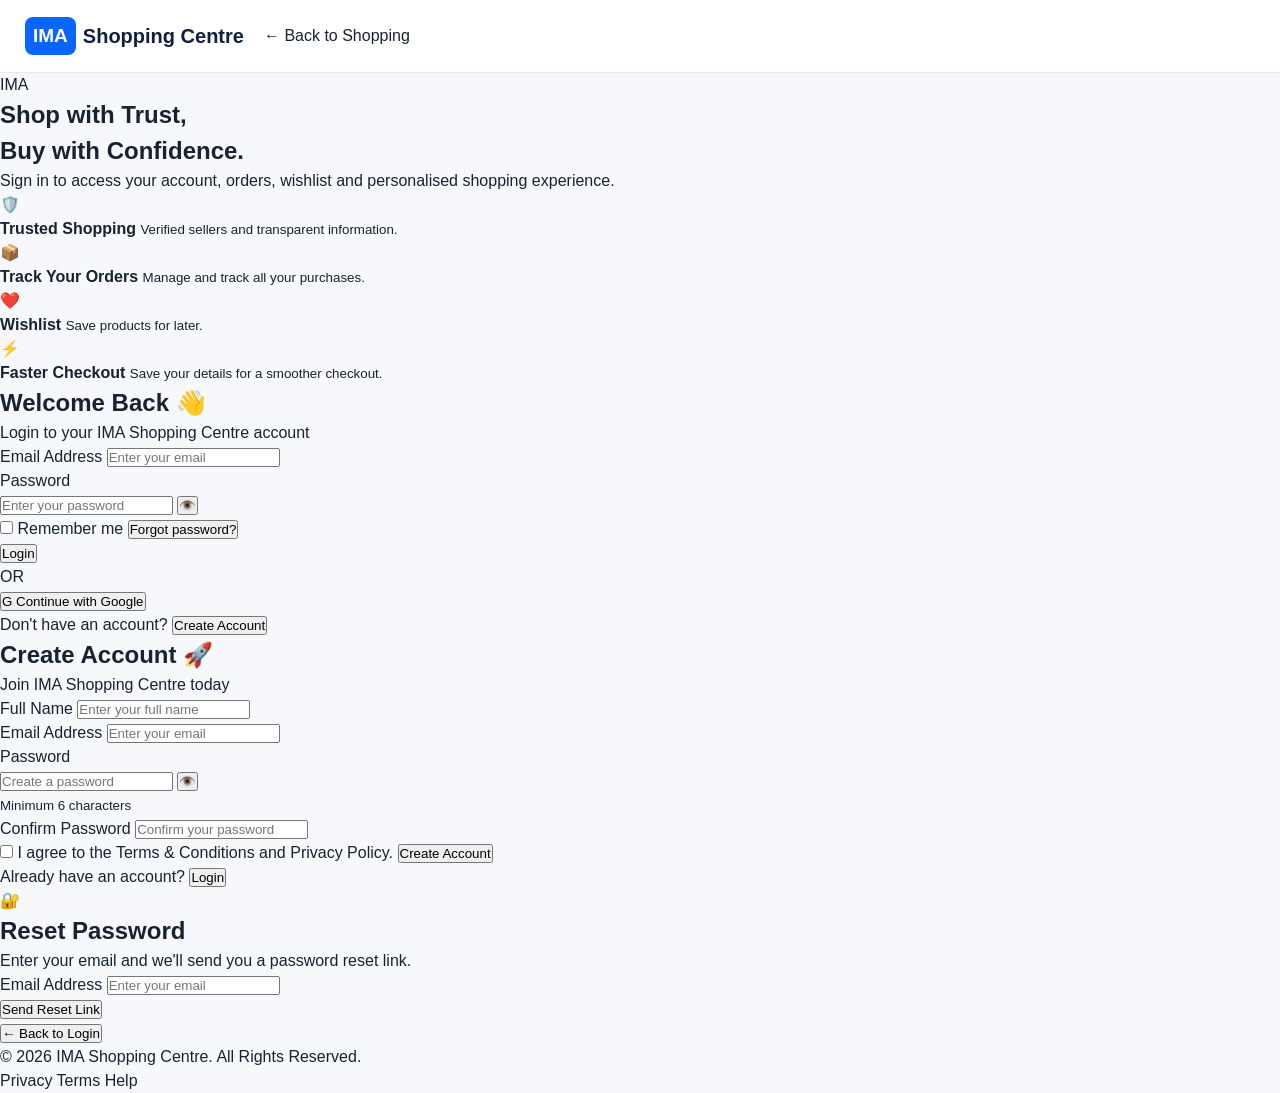
==== login.html @ 6f96271c "Create login.html" ====
<!DOCTYPE html>
<html lang="en">
<head>
    <meta charset="UTF-8">
    <meta name="viewport" content="width=device-width, initial-scale=1.0">

    <title>Login | IMA Shopping Centre</title>

    <meta
        name="description"
        content="Login or create your IMA Shopping Centre account."
    >

    <link rel="stylesheet" href="css/style.css">
    <link rel="stylesheet" href="css/login.css">
</head>

<body>

<!-- ================= HEADER ================= -->

<header class="navbar">
    <div class="nav-container">

        <a href="index.html" class="logo">
            <span>IMA</span> Shopping Centre
        </a>

        <div class="login-header-link">
            <a href="index.html">← Back to Shopping</a>
        </div>

    </div>
</header>


<!-- ================= LOGIN PAGE ================= -->

<main class="login-page">

    <div class="login-wrapper">

        <!-- LEFT SIDE -->

        <section class="login-benefits">

            <div class="benefits-logo">
                IMA
            </div>

            <h1>
                Shop with Trust,<br>
                Buy with Confidence.
            </h1>

            <p>
                Sign in to access your account, orders,
                wishlist and personalised shopping experience.
            </p>

            <div class="benefit-list">

                <div class="benefit-item">
                    <span>🛡️</span>
                    <div>
                        <strong>Trusted Shopping</strong>
                        <small>Verified sellers and transparent information.</small>
                    </div>
                </div>

                <div class="benefit-item">
                    <span>📦</span>
                    <div>
                        <strong>Track Your Orders</strong>
                        <small>Manage and track all your purchases.</small>
                    </div>
                </div>

                <div class="benefit-item">
                    <span>❤️</span>
                    <div>
                        <strong>Wishlist</strong>
                        <small>Save products for later.</small>
                    </div>
                </div>

                <div class="benefit-item">
                    <span>⚡</span>
                    <div>
                        <strong>Faster Checkout</strong>
                        <small>Save your details for a smoother checkout.</small>
                    </div>
                </div>

            </div>

        </section>


        <!-- RIGHT SIDE -->

        <section class="login-card">

            <!-- LOGIN FORM -->

            <div id="loginFormSection">

                <div class="login-title">

                    <h2>Welcome Back 👋</h2>

                    <p>
                        Login to your IMA Shopping Centre account
                    </p>

                </div>


                <form id="loginForm">

                    <div class="form-group">

                        <label for="loginEmail">
                            Email Address
                        </label>

                        <input
                            type="email"
                            id="loginEmail"
                            placeholder="Enter your email"
                            autocomplete="email"
                            required
                        >

                    </div>


                    <div class="form-group">

                        <label for="loginPassword">
                            Password
                        </label>

                        <div class="password-wrapper">

                            <input
                                type="password"
                                id="loginPassword"
                                placeholder="Enter your password"
                                autocomplete="current-password"
                                required
                            >

                            <button
                                type="button"
                                class="password-toggle"
                                id="loginPasswordToggle"
                            >
                                👁️
                            </button>

                        </div>

                    </div>


                    <div class="form-options">

                        <label class="remember-me">

                            <input
                                type="checkbox"
                                id="rememberMe"
                            >

                            <span>Remember me</span>

                        </label>

                        <button
                            type="button"
                            class="forgot-button"
                            id="forgotPasswordButton"
                        >
                            Forgot password?
                        </button>

                    </div>


                    <button
                        type="submit"
                        class="login-submit"
                        id="loginButton"
                    >
                        Login
                    </button>

                    <div
                        class="form-message"
                        id="loginMessage"
                    ></div>

                </form>


                <div class="divider">
                    <span>OR</span>
                </div>


                <button
                    type="button"
                    class="google-login"
                    id="googleLoginButton"
                >
                    <span>G</span>
                    Continue with Google
                </button>


                <p class="switch-text">

                    Don't have an account?

                    <button
                        type="button"
                        id="showSignupButton"
                    >
                        Create Account
                    </button>

                </p>

            </div>


            <!-- SIGN UP FORM -->

            <div
                id="signupFormSection"
                class="hidden"
            >

                <div class="login-title">

                    <h2>Create Account 🚀</h2>

                    <p>
                        Join IMA Shopping Centre today
                    </p>

                </div>


                <form id="signupForm">

                    <div class="form-group">

                        <label for="signupName">
                            Full Name
                        </label>

                        <input
                            type="text"
                            id="signupName"
                            placeholder="Enter your full name"
                            autocomplete="name"
                            required
                        >

                    </div>


                    <div class="form-group">

                        <label for="signupEmail">
                            Email Address
                        </label>

                        <input
                            type="email"
                            id="signupEmail"
                            placeholder="Enter your email"
                            autocomplete="email"
                            required
                        >

                    </div>


                    <div class="form-group">

                        <label for="signupPassword">
                            Password
                        </label>

                        <div class="password-wrapper">

                            <input
                                type="password"
                                id="signupPassword"
                                placeholder="Create a password"
                                autocomplete="new-password"
                                minlength="6"
                                required
                            >

                            <button
                                type="button"
                                class="password-toggle"
                                id="signupPasswordToggle"
                            >
                                👁️
                            </button>

                        </div>

                        <small class="password-hint">
                            Minimum 6 characters
                        </small>

                    </div>


                    <div class="form-group">

                        <label for="signupConfirmPassword">
                            Confirm Password
                        </label>

                        <input
                            type="password"
                            id="signupConfirmPassword"
                            placeholder="Confirm your password"
                            autocomplete="new-password"
                            required
                        >

                    </div>


                    <label class="terms-check">

                        <input
                            type="checkbox"
                            id="termsCheckbox"
                            required
                        >

                        <span>
                            I agree to the
                            <a href="#">Terms & Conditions</a>
                            and
                            <a href="#">Privacy Policy</a>.
                        </span>

                    </label>


                    <button
                        type="submit"
                        class="login-submit"
                        id="signupButton"
                    >
                        Create Account
                    </button>


                    <div
                        class="form-message"
                        id="signupMessage"
                    ></div>

                </form>


                <p class="switch-text">

                    Already have an account?

                    <button
                        type="button"
                        id="showLoginButton"
                    >
                        Login
                    </button>

                </p>

            </div>


            <!-- FORGOT PASSWORD -->

            <div
                id="forgotFormSection"
                class="hidden"
            >

                <div class="login-title">

                    <div class="forgot-icon">
                        🔐
                    </div>

                    <h2>Reset Password</h2>

                    <p>
                        Enter your email and we'll send you
                        a password reset link.
                    </p>

                </div>


                <form id="forgotForm">

                    <div class="form-group">

                        <label for="forgotEmail">
                            Email Address
                        </label>

                        <input
                            type="email"
                            id="forgotEmail"
                            placeholder="Enter your email"
                            autocomplete="email"
                            required
                        >

                    </div>


                    <button
                        type="submit"
                        class="login-submit"
                    >
                        Send Reset Link
                    </button>


                    <div
                        class="form-message"
                        id="forgotMessage"
                    ></div>

                </form>


                <p class="switch-text">

                    <button
                        type="button"
                        id="backToLoginButton"
                    >
                        ← Back to Login
                    </button>

                </p>

            </div>

        </section>

    </div>

</main>


<!-- ================= FOOTER ================= -->

<footer class="login-footer">

    <p>
        © 2026 IMA Shopping Centre. All Rights Reserved.
    </p>

    <div>
        <a href="#">Privacy</a>
        <a href="#">Terms</a>
        <a href="#">Help</a>
    </div>

</footer>


<script src="js/main.js"></script>
<script src="js/login.js"></script>

</body>
                  </html>
---- css/style.css ----
/* =====================================================
   IMA SHOPPING CENTRE
   COMMON STYLE.CSS
===================================================== */


/* =====================================================
   RESET
===================================================== */

* {
    margin: 0;
    padding: 0;
    box-sizing: border-box;
}


html {
    scroll-behavior: smooth;
}


body {
    font-family:
        Arial,
        Helvetica,
        sans-serif;

    background: #f6f8fc;

    color: #182230;

    line-height: 1.5;

    padding-bottom: 0;
}


a {
    color: inherit;
    text-decoration: none;
}


button,
input,
select {
    font-family: inherit;
}


/* =====================================================
   VARIABLES
===================================================== */

:root {

    --blue: #0866ff;

    --dark-blue: #0645b5;

    --light-blue: #eef5ff;

    --navy: #10213f;

    --text: #182230;

    --muted: #667085;

    --white: #ffffff;

    --border: #e4e9f1;

    --bg: #f6f8fc;

    --success: #087443;

    --danger: #d92d20;

    --shadow:
        0 4px 18px rgba(
            16,
            33,
            63,
            0.08
        );

}


/* =====================================================
   NAVBAR
===================================================== */

.navbar {

    width: 100%;

    background: var(--white);

    border-bottom: 1px solid var(--border);

    position: sticky;

    top: 0;

    z-index: 1000;

}


.nav-container {

    max-width: 1500px;

    margin: auto;

    min-height: 72px;

    padding: 10px 25px;

    display: flex;

    align-items: center;

    gap: 20px;

}


/* =====================================================
   LOGO
===================================================== */

.logo {

    display: flex;

    align-items: center;

    gap: 7px;

    white-space: nowrap;

    font-size: 20px;

    font-weight: 700;

    color: var(--navy);

}


.logo span {

    display: inline-flex;

    align-items: center;

    justify-content: center;

    min-width: 46px;

    height: 38px;

    padding: 0 8px;

    background: var(--blue);

    color: white;

    border-radius: 8px;

    font-size: 19px;

    font-weight: 800;

}


/* =====================================================
   LOCATION
===================================================== */

.location-box {

    min-width: 90px;

    display: flex;

    flex-direction: column;

    line-height: 1.2;

}


.location-box small {

    color: var(--muted);

    font-size: 11px;

}


.location-box strong {

    color: var(--navy);

    font-size: 14px;

}


/* =====================================================
   SEARCH
===================================================== */

.search-box {

    flex: 1;

    max-width: 650px;

    height: 44px;

    display: flex;

    align-items: stretch;

    background: white;

    border: 2px solid var(--blue);

    border-radius: 8px;

    overflow: hidden;

}


.search-box select {

    width: 90px;

    border: none;

    border-right: 1px solid var(--border);

    background: #f8faff;

    color: var(--text);

    padding: 0 8px;

    outline: none;

}


.search-box input {

    flex: 1;

    min-width: 0;

    border: none;

    outline: none;

    padding: 0 14px;

    font-size: 14px;

    color: var(--text);

}


.search-box input::placeholder {

    color: #98a2b3;

}


.search-box button {

    width: 52px;

    border: none;

    background: var(--blue);

    color: white;

    font-size: 18px;

    cursor: pointer;

}


.search-box button:hover {

    background: var(--dark-blue);

}


/* =====================================================
   NAV ITEMS
===================================================== */

.nav-item {

    display: flex;

    flex-direction: column;

    justify-content: center;

    white-space: nowrap;

    padding: 6px 5px;

}


.nav-item small {

    color: var(--muted);

    font-size: 11px;

}


.nav-item strong {

    color: var(--navy);

    font-size: 14px;

}


.nav-item:hover strong {

    color: var(--blue);

}


/* =====================================================
   NAV ICONS
===================================================== */

.nav-icon {

    position: relative;

    display: flex;

    align-items: center;

    justify-content: center;

    width: 38px;

    height: 42px;

    font-size: 20px;

}


.nav-icon span {

    position: absolute;

    top: 0;

    right: -2px;

    min-width: 18px;

    height: 18px;

    padding: 0 4px;

    border-radius: 20px;

    background: var(--blue);

    color: white;

    font-size: 10px;

    font-weight: 700;

    display: flex;

    align-items: center;

    justify-content: center;

}


/* =====================================================
   CATEGORY BAR
===================================================== */

.category-bar {

    width: 100%;

    background: var(--navy);

    color: white;

}


.category-container {

    max-width: 1500px;

    margin: auto;

    min-height: 44px;

    padding: 0 25px;

    display: flex;

    align-items: center;

    gap: 4px;

    overflow-x: auto;

}


.category-container::-webkit-scrollbar {

    height: 0;

}


.category-container a {

    padding: 11px 15px;

    white-space: nowrap;

    font-size: 13px;

    font-weight: 600;

    border-radius: 5px;

}


.category-container a:hover {

    background: rgba(
        255,
        255,
        255,
        0.12
    );

}


/* =====================================================
   GENERAL CONTAINER
===================================================== */

.container {

    width: 100%;

    max-width: 1400px;

    margin: auto;

    padding: 0 25px;

}


/* =====================================================
   BUTTONS
===================================================== */

.primary-btn {

    display: inline-flex;

    align-items: center;

    justify-content: center;

    min-height: 42px;

    padding: 0 20px;

    border: none;

    border-radius: 8px;

    background: var(--blue);

    color: white;

    font-size: 14px;

    font-weight: 700;

    cursor: pointer;

    transition: 0.2s ease;

}


.primary-btn:hover {

    background: var(--dark-blue);

    transform: translateY(-1px);

}


.secondary-btn {

    display: inline-flex;

    align-items: center;

    justify-content: center;

    min-height: 42px;

    padding: 0 20px;

    border: 1px solid var(--blue);

    border-radius: 8px;

    background: white;

    color: var(--blue);

    font-weight: 700;

    cursor: pointer;

}


.secondary-btn:hover {

    background: var(--light-blue);

}


/* =====================================================
   HERO
===================================================== */

.hero {

    max-width: 1400px;

    margin: 25px auto;

    padding: 45px 40px;

    border-radius: 16px;

    background:
        linear-gradient(
            135deg,
            #eef5ff,
            #ffffff
        );

    border: 1px solid #dce8ff;

    display: flex;

    align-items: center;

    justify-content: space-between;

    gap: 30px;

}


.hero-content {

    max-width: 650px;

}


.hero h1 {

    font-size: 44px;

    line-height: 1.15;

    color: var(--navy);

    margin-bottom: 15px;

}


.hero h1 span {

    color: var(--blue);

}


.hero p {

    color: var(--muted);

    font-size: 17px;

    margin-bottom: 25px;

}


/* =====================================================
   TRUST FEATURES
===================================================== */

.trust-features {

    max-width: 1400px;

    margin: 25px auto;

    padding: 0 25px;

    display: grid;

    grid-template-columns:
        repeat(4, 1fr);

    gap: 15px;

}


.trust-card {

    background: white;

    border: 1px solid var(--border);

    border-radius: 12px;

    padding: 20px;

    box-shadow: var(--shadow);

}


.trust-card-icon {

    font-size: 27px;

    margin-bottom: 10px;

}


.trust-card h3 {

    color: var(--navy);

    font-size: 16px;

    margin-bottom: 5px;

}


.trust-card p {

    color: var(--muted);

    font-size: 13px;

}


/* =====================================================
   SECTION
===================================================== */

.section {

    max-width: 1400px;

    margin: 35px auto;

    padding: 0 25px;

}


.section-header {

    display: flex;

    align-items: center;

    justify-content: space-between;

    margin-bottom: 18px;

}


.section-header h2 {

    color: var(--navy);

    font-size: 25px;

}


.section-header a {

    color: var(--blue);

    font-size: 14px;

    font-weight: 700;

}


/* =====================================================
   CATEGORY CARDS
===================================================== */

.category-grid {

    display: grid;

    grid-template-columns:
        repeat(6, 1fr);

    gap: 15px;

}


.category-card {

    background: white;

    border: 1px solid var(--border);

    border-radius: 12px;

    padding: 20px 10px;

    text-align: center;

    transition: 0.2s ease;

}


.category-card:hover {

    transform: translateY(-3px);

    border-color: #bdd2ff;

    box-shadow: var(--shadow);

}


.category-card .icon {

    font-size: 32px;

    margin-bottom: 8px;

}


.category-card h3 {

    font-size: 14px;

    color: var(--navy);

}


/* =====================================================
   PRODUCT GRID
===================================================== */

.product-grid {

    display: grid;

    grid-template-columns:
        repeat(4, 1fr);

    gap: 18px;

}


/* =====================================================
   PRODUCT CARD
===================================================== */

.product-card {

    background: white;

    border: 1px solid var(--border);

    border-radius: 12px;

    overflow: hidden;

    transition:
        transform 0.2s ease,
        box-shadow 0.2s ease;

}


.product-card:hover {

    transform: translateY(-3px);

    box-shadow:
        0 10px 28px
        rgba(
            16,
            33,
            63,
            0.10
        );

}


.product-image-link {

    display: block;

    background: #f8faff;

}


.product-image {

    width: 100%;

    height: 220px;

    object-fit: contain;

    padding: 15px;

    display: block;

}


.product-info {

    padding: 15px;

}


.product-name {

    color: var(--text);

    font-size: 15px;

    font-weight: 700;

    line-height: 1.4;

    margin-bottom: 8px;

}


.product-price-row {

    display: flex;

    align-items: center;

    flex-wrap: wrap;

    gap: 5px;

}


.price {

    color: var(--navy);

    font-size: 20px;

    font-weight: 800;

}


.old-price {

    color: #98a2b3;

    text-decoration: line-through;

    font-size: 12px;

}


.discount {

    color: var(--success);

    font-size: 11px;

    font-weight: 700;

}


.rating {

    margin-top: 8px;

    color: var(--muted);

    font-size: 12px;

}


.rating strong {

    color: #087443;

}


.trust {

    margin-top: 8px;

    padding: 7px 9px;

    background: var(--light-blue);

    border-radius: 6px;

    color: var(--blue);

    font-size: 12px;

    font-weight: 600;

}


.seller-info {

    display: flex;

    flex-direction: column;

    gap: 2px;

    margin-top: 8px;

    font-size: 11px;

    color: var(--muted);

}


.verified-seller {

    color: var(--success);

    font-weight: 700;

}


.product-features {

    display: flex;

    flex-wrap: wrap;

    gap: 5px;

    margin-top: 9px;

}


.product-features span {

    padding: 4px 6px;

    background: #f8faff;

    border: 1px solid var(--border);

    border-radius: 5px;

    color: var(--muted);

    font-size: 10px;

}


/* =====================================================
   PRODUCT ACTIONS
===================================================== */

.product-actions {

    display: grid;

    grid-template-columns:
        1fr 1fr;

    gap: 7px;

    margin-top: 13px;

}


.product-actions button {

    min-height: 38px;

    border-radius: 7px;

    font-size: 12px;

    font-weight: 700;

    cursor: pointer;

}


.add-cart {

    border: 1px solid var(--blue);

    background: white;

    color: var(--blue);

}


.add-cart:hover {

    background: var(--light-blue);

}


.buy-now {

    border: 1px solid var(--blue);

    background: var(--blue);

    color: white;

}


.buy-now:hover {

    background: var(--dark-blue);

}


/* =====================================================
   DEAL SECTION
===================================================== */

.deals-section {

    max-width: 1400px;

    margin: 35px auto;

    padding: 25px;

    background: white;

    border-radius: 14px;

    border: 1px solid var(--border);

}


.deals-section .product-grid {

    margin-top: 15px;

}


/* =====================================================
   CREATOR SECTION
===================================================== */

.creator-section {

    max-width: 1400px;

    margin: 40px auto;

    padding: 40px;

    border-radius: 15px;

    background:
        linear-gradient(
            135deg,
            #10213f,
            #0645b5
        );

    color: white;

}


.creator-section h2 {

    font-size: 30px;

    margin-bottom: 10px;

}


.creator-section p {

    max-width: 650px;

    color: #dbe7ff;

    margin-bottom: 20px;

}


/* =====================================================
   FOOTER
===================================================== */

.footer {

    margin-top: 45px;

    background: var(--navy);

    color: white;

}


.footer-container {

    max-width: 1400px;

    margin: auto;

    padding: 45px 25px;

    display: grid;

    grid-template-columns:
        2fr 1fr 1fr 1fr;

    gap: 35px;

}


.footer-column {

    display: flex;

    flex-direction: column;

    gap: 9px;

}


.footer-column h3 {

    font-size: 20px;

}


.footer-column h4 {

    font-size: 15px;

    margin-bottom: 5px;

}


.footer-column p {

    color: #b7c4dc;

    font-size: 13px;

}


.footer-column a {

    color: #b7c4dc;

    font-size: 13px;

}


.footer-column a:hover {

    color: white;

}


.footer-bottom {

    padding: 18px 25px;

    text-align: center;

    border-top: 1px solid
        rgba(
            255,
            255,
            255,
            0.10
        );

    color: #aebbd2;

    font-size: 12px;

}


/* =====================================================
   NOTIFICATION
===================================================== */

.ima-notification {

    position: fixed;

    right: 20px;

    bottom: 20px;

    z-index: 9999;

    max-width: 330px;

    padding: 13px 17px;

    background: var(--navy);

    color: white;

    border-radius: 9px;

    box-shadow:
        0 8px 25px
        rgba(
            0,
            0,
            0,
            0.20
        );

    font-size: 13px;

    animation:
        imaNotificationIn
        0.25s ease;

}


@keyframes imaNotificationIn {

    from {

        opacity: 0;

        transform:
            translateY(15px);

    }

    to {

        opacity: 1;

        transform:
            translateY(0);

    }

}


/* =====================================================
   SCROLL TOP
===================================================== */

.scroll-top {

    position: fixed;

    right: 20px;

    bottom: 80px;

    width: 42px;

    height: 42px;

    border: none;

    border-radius: 50%;

    background: var(--blue);

    color: white;

    font-size: 18px;

    cursor: pointer;

    z-index: 900;

    box-shadow: var(--shadow);

}


.scroll-top:hover {

    background: var(--dark-blue);

}


/* =====================================================
   MOBILE BOTTOM NAV
===================================================== */

.mobile-bottom-nav {

    display: none;

}


/* =====================================================
   TABLET
===================================================== */

@media (max-width: 1100px) {

    .nav-container {

        gap: 12px;

        padding: 10px 15px;

    }


    .location-box {

        display: none;

    }


    .nav-item {

        display: none;

    }


    .product-grid {

        grid-template-columns:
            repeat(3, 1fr);

    }


    .trust-features {

        grid-template-columns:
            repeat(2, 1fr);

    }


    .category-grid {

        grid-template-columns:
            repeat(3, 1fr);

    }

}


/* =====================================================
   MOBILE
===================================================== */

@media (max-width: 700px) {

    body {

        padding-bottom: 65px;

    }


    /* Navbar */

    .nav-container {

        min-height: auto;

        padding: 10px;

        display: grid;

        grid-template-columns:
            auto 1fr auto;

        gap: 8px;

    }


    .logo {

        font-size: 0;

    }


    .logo span {

        min-width: 42px;

        height: 36px;

        font-size: 16px;

    }


    .search-box {

        height: 40px;

        max-width: none;

    }


    .search-box select {

        display: none;

    }


    .search-box input {

        font-size: 12px;

        padding: 0 8px;

    }


    .search-box button {

        width: 42px;

    }


    .nav-icon {

        width: 35px;

    }


    .nav-icon:first-of-type {

        display: none;

    }


    /* Category */

    .category-container {

        padding: 0 8px;

    }


    .category-container a {

        padding: 10px 11px;

        font-size: 11px;

    }


    /* Hero */

    .hero {

        margin: 12px;

        padding: 30px 20px;

        border-radius: 12px;

    }


    .hero h1 {

        font-size: 30px;

    }


    .hero p {

        font-size: 14px;

    }


    /* Sections */

    .section {

        padding: 0 12px;

        margin: 25px auto;

    }


    .section-header h2 {

        font-size: 20px;

    }


    /* Trust */

    .trust-features {

        padding: 0 12px;

        grid-template-columns:
            repeat(2, 1fr);

        gap: 10px;

    }


    .trust-card {

        padding: 14px;

    }


    /* Categories */

    .category-grid {

        grid-template-columns:
            repeat(3, 1fr);

        gap: 8px;

    }


    .category-card {

        padding: 14px 5px;

    }


    .category-card .icon {

        font-size: 25px;

    }


    .category-card h3 {

        font-size: 11px;

    }


    /* Product */

    .product-grid {

        grid-template-columns:
            repeat(2, 1fr);

        gap: 10px;

    }


    .product-image {

        height: 155px;

        padding: 8px;

    }


    .product-info {

        padding: 10px;

    }


    .product-name {

        font-size: 13px;

    }


    .price {

        font-size: 17px;

    }


    .old-price {

        font-size: 10px;

    }


    .discount {

        font-size: 9px;

    }


    .rating {

        font-size: 10px;

    }


    .trust {

        font-size: 10px;

        padding: 5px;

    }


    .seller-info {

        font-size: 9px;

    }


    .product-features {

        display: none;

    }


    .product-actions {

        grid-template-columns: 1fr;

    }


    .product-actions button {

        min-height: 34px;

        font-size: 11px;

    }


    /* Creator */

    .creator-section {

        margin: 25px 12px;

        padding: 25px 20px;

    }


    .creator-section h2 {

        font-size: 24px;

    }


    /* Footer */

    .footer {

        margin-bottom: 0;

    }


    .footer-container {

        padding: 30px 18px;

        grid-template-columns:
            1fr 1fr;

        gap: 25px;

    }


    .footer-column:first-child {

        grid-column: 1 / -1;

    }


     /* Mobile Bottom */

    .mobile-bottom-nav {

        position: fixed;

        display: flex;

        align-items: center;

        justify-content: space-around;

        left: 0;

        right: 0;

        bottom: 0;

        height: 62px;

        background: white;

        border-top: 1px solid var(--border);

        z-index: 2000;

        box-shadow:
            0 -3px 15px
            rgba(
                0,
                0,
                0,
                0.08
            );

    }


    .mobile-bottom-nav a {

        display: flex;

        flex-direction: column;

        align-items: center;

        justify-content: center;

        gap: 3px;

        min-width: 55px;

        color: #667085;

        font-size: 18px;

    }


    .mobile-bottom-nav a span {

        font-size: 9px;

        font-weight: 600;

    }


    .mobile-bottom-nav a:hover {

        color: var(--blue);

    }

}


/* =====================================================
   SMALL MOBILE
===================================================== */

@media (max-width: 380px) {

    .logo span {

        min-width: 38px;

    }


    .product-grid {

        gap: 7px;

    }


    .product-image {

        height: 140px;

    }


    .product-info {

        padding: 8px;

    }


    .product-name {

        font-size: 12px;

    }


    .price {

        font-size: 16px;

    }

}
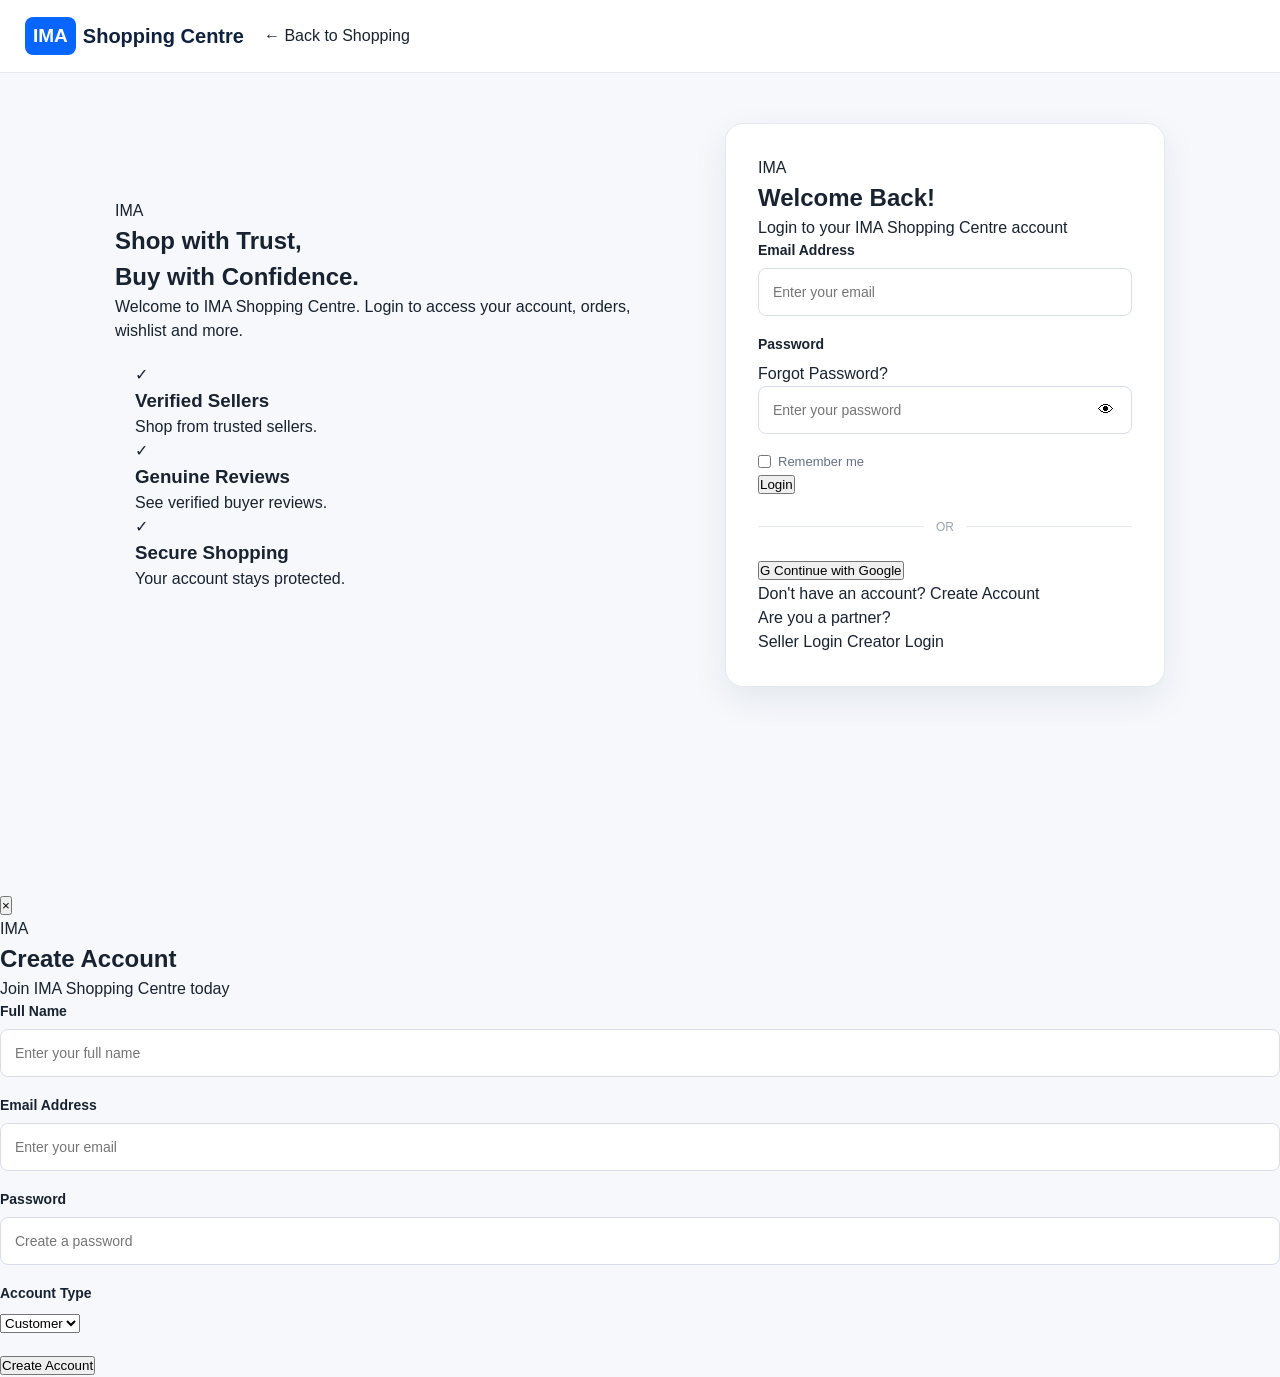
==== commit 394c08e1: "Refactor login.html for better structure and content Updated the login page with improved structure " ====
--- a/login.html
+++ b/login.html
@@ -5,11 +5,7 @@
     <meta name="viewport" content="width=device-width, initial-scale=1.0">
 
     <title>Login | IMA Shopping Centre</title>
-
-    <meta
-        name="description"
-        content="Login or create your IMA Shopping Centre account."
-    >
+    <meta name="description" content="Login to IMA Shopping Centre">
 
     <link rel="stylesheet" href="css/style.css">
     <link rel="stylesheet" href="css/login.css">
@@ -17,8 +13,6 @@
 
 <body>
 
-<!-- ================= HEADER ================= -->
-
 <header class="navbar">
     <div class="nav-container">
 
@@ -26,69 +20,58 @@
             <span>IMA</span> Shopping Centre
         </a>
 
-        <div class="login-header-link">
-            <a href="index.html">← Back to Shopping</a>
+        <div class="nav-actions">
+            <a href="index.html" class="back-home">
+                ← Back to Shopping
+            </a>
         </div>
 
     </div>
 </header>
 
 
-<!-- ================= LOGIN PAGE ================= -->
-
 <main class="login-page">
 
     <div class="login-wrapper">
 
-        <!-- LEFT SIDE -->
-
-        <section class="login-benefits">
-
-            <div class="benefits-logo">
-                IMA
-            </div>
-
-            <h1>
-                Shop with Trust,<br>
-                Buy with Confidence.
-            </h1>
-
-            <p>
-                Sign in to access your account, orders,
-                wishlist and personalised shopping experience.
-            </p>
-
-            <div class="benefit-list">
-
-                <div class="benefit-item">
-                    <span>🛡️</span>
+        <!-- Left Side -->
+        <section class="login-info">
+
+            <div class="login-brand">
+                <div class="brand-icon">IMA</div>
+
+                <h1>Shop with Trust,<br>Buy with Confidence.</h1>
+
+                <p>
+                    Welcome to IMA Shopping Centre.
+                    Login to access your account, orders,
+                    wishlist and more.
+                </p>
+            </div>
+
+            <div class="login-benefits">
+
+                <div class="benefit">
+                    <div class="benefit-icon">✓</div>
                     <div>
-                        <strong>Trusted Shopping</strong>
-                        <small>Verified sellers and transparent information.</small>
-                    </div>
-                </div>
-
-                <div class="benefit-item">
-                    <span>📦</span>
+                        <h3>Verified Sellers</h3>
+                        <p>Shop from trusted sellers.</p>
+                    </div>
+                </div>
+
+                <div class="benefit">
+                    <div class="benefit-icon">✓</div>
                     <div>
-                        <strong>Track Your Orders</strong>
-                        <small>Manage and track all your purchases.</small>
-                    </div>
-                </div>
-
-                <div class="benefit-item">
-                    <span>❤️</span>
+                        <h3>Genuine Reviews</h3>
+                        <p>See verified buyer reviews.</p>
+                    </div>
+                </div>
+
+                <div class="benefit">
+                    <div class="benefit-icon">✓</div>
                     <div>
-                        <strong>Wishlist</strong>
-                        <small>Save products for later.</small>
-                    </div>
-                </div>
-
-                <div class="benefit-item">
-                    <span>⚡</span>
-                    <div>
-                        <strong>Faster Checkout</strong>
-                        <small>Save your details for a smoother checkout.</small>
+                        <h3>Secure Shopping</h3>
+                        <p>Your account stays protected.</p>
                     </div>
                 </div>
 
@@ -97,397 +80,295 @@
         </section>
 
 
-        <!-- RIGHT SIDE -->
-
+        <!-- Login Card -->
         <section class="login-card">
 
-            <!-- LOGIN FORM -->
-
-            <div id="loginFormSection">
-
-                <div class="login-title">
-
-                    <h2>Welcome Back 👋</h2>
-
-                    <p>
-                        Login to your IMA Shopping Centre account
-                    </p>
-
-                </div>
-
-
-                <form id="loginForm">
-
-                    <div class="form-group">
-
-                        <label for="loginEmail">
-                            Email Address
+            <div class="login-header">
+
+                <div class="mobile-logo">IMA</div>
+
+                <h2>Welcome Back!</h2>
+
+                <p>Login to your IMA Shopping Centre account</p>
+
+            </div>
+
+
+            <form id="loginForm">
+
+                <!-- Email -->
+                <div class="form-group">
+
+                    <label for="email">
+                        Email Address
+                    </label>
+
+                    <input
+                        type="email"
+                        id="email"
+                        name="email"
+                        placeholder="Enter your email"
+                        autocomplete="email"
+                        required
+                    >
+
+                    <small class="error-message" id="emailError"></small>
+
+                </div>
+
+
+                <!-- Password -->
+                <div class="form-group">
+
+                    <div class="password-label">
+
+                        <label for="password">
+                            Password
                         </label>
 
+                        <a href="#" id="forgotPassword">
+                            Forgot Password?
+                        </a>
+
+                    </div>
+
+                    <div class="password-wrapper">
+
                         <input
-                            type="email"
-                            id="loginEmail"
-                            placeholder="Enter your email"
-                            autocomplete="email"
+                            type="password"
+                            id="password"
+                            name="password"
+                            placeholder="Enter your password"
+                            autocomplete="current-password"
                             required
                         >
 
-                    </div>
-
-
-                    <div class="form-group">
-
-                        <label for="loginPassword">
-                            Password
-                        </label>
-
-                        <div class="password-wrapper">
-
-                            <input
-                                type="password"
-                                id="loginPassword"
-                                placeholder="Enter your password"
-                                autocomplete="current-password"
-                                required
-                            >
-
-                            <button
-                                type="button"
-                                class="password-toggle"
-                                id="loginPasswordToggle"
-                            >
-                                👁️
-                            </button>
-
-                        </div>
-
-                    </div>
-
-
-                    <div class="form-options">
-
-                        <label class="remember-me">
-
-                            <input
-                                type="checkbox"
-                                id="rememberMe"
-                            >
-
-                            <span>Remember me</span>
-
-                        </label>
-
                         <button
                             type="button"
-                            class="forgot-button"
-                            id="forgotPasswordButton"
+                            id="togglePassword"
+                            class="password-toggle"
+                            aria-label="Show password"
                         >
-                            Forgot password?
+                            👁
                         </button>
 
                     </div>
 
-
-                    <button
-                        type="submit"
-                        class="login-submit"
-                        id="loginButton"
-                    >
-                        Login
-                    </button>
-
-                    <div
-                        class="form-message"
-                        id="loginMessage"
-                    ></div>
-
-                </form>
-
-
-                <div class="divider">
-                    <span>OR</span>
-                </div>
-
-
-                <button
-                    type="button"
-                    class="google-login"
-                    id="googleLoginButton"
-                >
-                    <span>G</span>
-                    Continue with Google
-                </button>
-
-
-                <p class="switch-text">
-
-                    Don't have an account?
-
-                    <button
-                        type="button"
-                        id="showSignupButton"
-                    >
-                        Create Account
-                    </button>
-
-                </p>
-
-            </div>
-
-
-            <!-- SIGN UP FORM -->
-
-            <div
-                id="signupFormSection"
-                class="hidden"
-            >
-
-                <div class="login-title">
-
-                    <h2>Create Account 🚀</h2>
-
-                    <p>
-                        Join IMA Shopping Centre today
-                    </p>
-
-                </div>
-
-
-                <form id="signupForm">
-
-                    <div class="form-group">
-
-                        <label for="signupName">
-                            Full Name
-                        </label>
-
-                        <input
-                            type="text"
-                            id="signupName"
-                            placeholder="Enter your full name"
-                            autocomplete="name"
-                            required
-                        >
-
-                    </div>
-
-
-                    <div class="form-group">
-
-                        <label for="signupEmail">
-                            Email Address
-                        </label>
-
-                        <input
-                            type="email"
-                            id="signupEmail"
-                            placeholder="Enter your email"
-                            autocomplete="email"
-                            required
-                        >
-
-                    </div>
-
-
-                    <div class="form-group">
-
-                        <label for="signupPassword">
-                            Password
-                        </label>
-
-                        <div class="password-wrapper">
-
-                            <input
-                                type="password"
-                                id="signupPassword"
-                                placeholder="Create a password"
-                                autocomplete="new-password"
-                                minlength="6"
-                                required
-                            >
-
-                            <button
-                                type="button"
-                                class="password-toggle"
-                                id="signupPasswordToggle"
-                            >
-                                👁️
-                            </button>
-
-                        </div>
-
-                        <small class="password-hint">
-                            Minimum 6 characters
-                        </small>
-
-                    </div>
-
-
-                    <div class="form-group">
-
-                        <label for="signupConfirmPassword">
-                            Confirm Password
-                        </label>
-
-                        <input
-                            type="password"
-                            id="signupConfirmPassword"
-                            placeholder="Confirm your password"
-                            autocomplete="new-password"
-                            required
-                        >
-
-                    </div>
-
-
-                    <label class="terms-check">
+                    <small class="error-message" id="passwordError"></small>
+
+                </div>
+
+
+                <!-- Remember -->
+                <div class="login-options">
+
+                    <label class="remember-me">
 
                         <input
                             type="checkbox"
-                            id="termsCheckbox"
-                            required
+                            id="rememberMe"
                         >
 
-                        <span>
-                            I agree to the
-                            <a href="#">Terms & Conditions</a>
-                            and
-                            <a href="#">Privacy Policy</a>.
-                        </span>
+                        <span>Remember me</span>
 
                     </label>
 
-
-                    <button
-                        type="submit"
-                        class="login-submit"
-                        id="signupButton"
-                    >
-                        Create Account
-                    </button>
-
-
-                    <div
-                        class="form-message"
-                        id="signupMessage"
-                    ></div>
-
-                </form>
-
-
-                <p class="switch-text">
-
-                    Already have an account?
-
-                    <button
-                        type="button"
-                        id="showLoginButton"
-                    >
-                        Login
-                    </button>
-
-                </p>
-
-            </div>
-
-
-            <!-- FORGOT PASSWORD -->
+                </div>
+
+
+                <!-- Login Button -->
+                <button
+                    type="submit"
+                    class="login-btn"
+                    id="loginBtn"
+                >
+                    Login
+                </button>
+
+
+                <div
+                    class="login-message"
+                    id="loginMessage"
+                ></div>
+
+            </form>
+
+
+            <!-- Divider -->
+            <div class="divider">
+                <span>OR</span>
+            </div>
+
+
+            <!-- Google Login -->
+            <button
+                type="button"
+                class="google-btn"
+                id="googleLogin"
+            >
+                <span class="google-icon">G</span>
+                Continue with Google
+            </button>
+
+
+            <!-- Register -->
+            <div class="register-text">
+
+                <span>Don't have an account?</span>
+
+                <a href="#" id="createAccount">
+                    Create Account
+                </a>
+
+            </div>
+
+
+            <!-- Role Login -->
+            <div class="role-login">
+
+                <p>Are you a partner?</p>
+
+                <div class="role-links">
+
+                    <a href="#" id="sellerLogin">
+                        Seller Login
+                    </a>
+
+                    <a href="#" id="creatorLogin">
+                        Creator Login
+                    </a>
+
+                </div>
+
+            </div>
+
+        </section>
+
+    </div>
+
+</main>
+
+
+<!-- Register Modal -->
+<div class="modal-overlay" id="registerModal">
+
+    <div class="register-modal">
+
+        <button
+            class="modal-close"
+            id="closeRegister"
+        >
+            ×
+        </button>
+
+        <div class="modal-header">
+
+            <div class="modal-logo">IMA</div>
+
+            <h2>Create Account</h2>
+
+            <p>Join IMA Shopping Centre today</p>
+
+        </div>
+
+
+        <form id="registerForm">
+
+            <div class="form-group">
+
+                <label for="registerName">
+                    Full Name
+                </label>
+
+                <input
+                    type="text"
+                    id="registerName"
+                    placeholder="Enter your full name"
+                    required
+                >
+
+            </div>
+
+
+            <div class="form-group">
+
+                <label for="registerEmail">
+                    Email Address
+                </label>
+
+                <input
+                    type="email"
+                    id="registerEmail"
+                    placeholder="Enter your email"
+                    required
+                >
+
+            </div>
+
+
+            <div class="form-group">
+
+                <label for="registerPassword">
+                    Password
+                </label>
+
+                <input
+                    type="password"
+                    id="registerPassword"
+                    placeholder="Create a password"
+                    minlength="6"
+                    required
+                >
+
+            </div>
+
+
+            <div class="form-group">
+
+                <label for="registerRole">
+                    Account Type
+                </label>
+
+                <select id="registerRole">
+
+                    <option value="customer">
+                        Customer
+                    </option>
+
+                    <option value="seller">
+                        Seller
+                    </option>
+
+                    <option value="creator">
+                        Creator
+                    </option>
+
+                </select>
+
+            </div>
+
+
+            <button
+                type="submit"
+                class="login-btn"
+            >
+                Create Account
+            </button>
 
             <div
-                id="forgotFormSection"
-                class="hidden"
-            >
-
-                <div class="login-title">
-
-                    <div class="forgot-icon">
-                        🔐
-                    </div>
-
-                    <h2>Reset Password</h2>
-
-                    <p>
-                        Enter your email and we'll send you
-                        a password reset link.
-                    </p>
-
-                </div>
-
-
-                <form id="forgotForm">
-
-                    <div class="form-group">
-
-                        <label for="forgotEmail">
-                            Email Address
-                        </label>
-
-                        <input
-                            type="email"
-                            id="forgotEmail"
-                            placeholder="Enter your email"
-                            autocomplete="email"
-                            required
-                        >
-
-                    </div>
-
-
-                    <button
-                        type="submit"
-                        class="login-submit"
-                    >
-                        Send Reset Link
-                    </button>
-
-
-                    <div
-                        class="form-message"
-                        id="forgotMessage"
-                    ></div>
-
-                </form>
-
-
-                <p class="switch-text">
-
-                    <button
-                        type="button"
-                        id="backToLoginButton"
-                    >
-                        ← Back to Login
-                    </button>
-
-                </p>
-
-            </div>
-
-        </section>
+                class="register-message"
+                id="registerMessage"
+            ></div>
+
+        </form>
 
     </div>
 
-</main>
-
-
-<!-- ================= FOOTER ================= -->
-
-<footer class="login-footer">
-
-    <p>
-        © 2026 IMA Shopping Centre. All Rights Reserved.
-    </p>
-
-    <div>
-        <a href="#">Privacy</a>
-        <a href="#">Terms</a>
-        <a href="#">Help</a>
-    </div>
-
-</footer>
+</div>
 
 
 <script src="js/main.js"></script>
 <script src="js/login.js"></script>
 
 </body>
-                  </html>
+                    </html>
--- a/css/login.css
+++ b/css/login.css
@@ -0,0 +1,480 @@
+/* =====================================================
+   IMA SHOPPING CENTRE
+   LOGIN PAGE
+===================================================== */
+
+.login-page {
+    min-height: calc(100vh - 80px);
+    background: #f6f8fc;
+    padding: 50px 20px;
+}
+
+.login-wrapper {
+    max-width: 1050px;
+    margin: auto;
+    display: grid;
+    grid-template-columns: 1fr 440px;
+    gap: 45px;
+    align-items: center;
+}
+
+
+/* =====================================================
+   LEFT BENEFITS
+===================================================== */
+
+.login-benefits {
+    padding: 20px;
+}
+
+.benefits-logo {
+    width: 65px;
+    height: 65px;
+    display: flex;
+    align-items: center;
+    justify-content: center;
+    background: #0866ff;
+    color: #fff;
+    border-radius: 16px;
+    font-size: 22px;
+    font-weight: 900;
+    margin-bottom: 25px;
+}
+
+.login-benefits h1 {
+    color: #10213f;
+    font-size: 42px;
+    line-height: 1.15;
+    margin-bottom: 18px;
+}
+
+.login-benefits > p {
+    color: #667085;
+    font-size: 16px;
+    line-height: 1.7;
+    max-width: 520px;
+    margin-bottom: 30px;
+}
+
+.benefit-list {
+    display: grid;
+    gap: 16px;
+}
+
+.benefit-item {
+    display: flex;
+    align-items: center;
+    gap: 15px;
+    padding: 15px;
+    background: #fff;
+    border: 1px solid #e4e9f1;
+    border-radius: 12px;
+}
+
+.benefit-item > span {
+    width: 42px;
+    height: 42px;
+    display: flex;
+    align-items: center;
+    justify-content: center;
+    background: #eef5ff;
+    border-radius: 10px;
+    font-size: 21px;
+}
+
+.benefit-item strong {
+    display: block;
+    color: #182230;
+    margin-bottom: 3px;
+}
+
+.benefit-item small {
+    color: #667085;
+}
+
+
+/* =====================================================
+   LOGIN CARD
+===================================================== */
+
+.login-card {
+    background: #fff;
+    border: 1px solid #e4e9f1;
+    border-radius: 18px;
+    padding: 32px;
+    box-shadow: 0 12px 35px rgba(16, 33, 63, 0.08);
+}
+
+.login-title {
+    text-align: center;
+    margin-bottom: 25px;
+}
+
+.login-title h2 {
+    color: #182230;
+    font-size: 25px;
+    margin-bottom: 7px;
+}
+
+.login-title p {
+    color: #667085;
+    font-size: 14px;
+}
+
+
+/* =====================================================
+   FORM
+===================================================== */
+
+.form-group {
+    margin-bottom: 18px;
+}
+
+.form-group label {
+    display: block;
+    color: #182230;
+    font-size: 14px;
+    font-weight: 600;
+    margin-bottom: 7px;
+}
+
+.form-group input {
+    width: 100%;
+    height: 48px;
+    padding: 0 14px;
+    border: 1px solid #d8dee9;
+    border-radius: 8px;
+    outline: none;
+    font-size: 14px;
+    transition: 0.2s;
+    box-sizing: border-box;
+}
+
+.form-group input:focus {
+    border-color: #0866ff;
+    box-shadow: 0 0 0 3px rgba(8, 102, 255, 0.1);
+}
+
+
+/* =====================================================
+   PASSWORD
+===================================================== */
+
+.password-wrapper {
+    position: relative;
+}
+
+.password-wrapper input {
+    padding-right: 48px;
+}
+
+.password-toggle {
+    position: absolute;
+    right: 8px;
+    top: 50%;
+    transform: translateY(-50%);
+    width: 36px;
+    height: 36px;
+    border: none;
+    background: transparent;
+    cursor: pointer;
+    font-size: 16px;
+}
+
+.password-hint {
+    display: block;
+    margin-top: 5px;
+    color: #667085;
+    font-size: 12px;
+}
+
+
+/* =====================================================
+   OPTIONS
+===================================================== */
+
+.form-options {
+    display: flex;
+    justify-content: space-between;
+    align-items: center;
+    margin: 5px 0 18px;
+}
+
+.remember-me {
+    display: flex;
+    align-items: center;
+    gap: 7px;
+    color: #667085;
+    font-size: 13px;
+}
+
+.remember-me input {
+    accent-color: #0866ff;
+}
+
+.forgot-button {
+    border: none;
+    background: transparent;
+    color: #0866ff;
+    font-size: 13px;
+    cursor: pointer;
+    padding: 0;
+}
+
+
+/* =====================================================
+   BUTTON
+===================================================== */
+
+.login-submit {
+    width: 100%;
+    height: 48px;
+    border: none;
+    border-radius: 8px;
+    background: #0866ff;
+    color: #fff;
+    font-size: 15px;
+    font-weight: 700;
+    cursor: pointer;
+    transition: 0.2s;
+}
+
+.login-submit:hover {
+    background: #0645b5;
+}
+
+.login-submit:disabled {
+    opacity: 0.6;
+    cursor: not-allowed;
+}
+
+
+/* =====================================================
+   DIVIDER
+===================================================== */
+
+.divider {
+    display: flex;
+    align-items: center;
+    gap: 12px;
+    margin: 22px 0;
+    color: #98a2b3;
+    font-size: 12px;
+}
+
+.divider::before,
+.divider::after {
+    content: "";
+    height: 1px;
+    background: #e4e9f1;
+    flex: 1;
+}
+
+
+/* =====================================================
+   GOOGLE
+===================================================== */
+
+.google-login {
+    width: 100%;
+    height: 48px;
+    border: 1px solid #d8dee9;
+    border-radius: 8px;
+    background: #fff;
+    color: #182230;
+    font-size: 14px;
+    font-weight: 600;
+    cursor: pointer;
+    display: flex;
+    align-items: center;
+    justify-content: center;
+    gap: 10px;
+}
+
+.google-login:hover {
+    background: #f8fafc;
+}
+
+.google-login span {
+    font-size: 19px;
+    font-weight: 800;
+}
+
+
+/* =====================================================
+   SWITCH
+===================================================== */
+
+.switch-text {
+    text-align: center;
+    color: #667085;
+    font-size: 14px;
+    margin-top: 22px;
+}
+
+.switch-text button {
+    border: none;
+    background: transparent;
+    color: #0866ff;
+    font-weight: 700;
+    cursor: pointer;
+}
+
+
+/* =====================================================
+   MESSAGE
+===================================================== */
+
+.form-message {
+    min-height: 20px;
+    margin-top: 10px;
+    font-size: 13px;
+    text-align: center;
+}
+
+.form-message.success {
+    color: #087f23;
+}
+
+.form-message.error {
+    color: #d92d20;
+}
+
+.form-message.info {
+    color: #0866ff;
+}
+
+
+/* =====================================================
+   TERMS
+===================================================== */
+
+.terms-check {
+    display: flex;
+    align-items: flex-start;
+    gap: 8px;
+    color: #667085;
+    font-size: 12px;
+    line-height: 1.5;
+    margin-bottom: 18px;
+}
+
+.terms-check input {
+    margin-top: 3px;
+    accent-color: #0866ff;
+}
+
+.terms-check a {
+    color: #0866ff;
+    text-decoration: none;
+}
+
+
+/* =====================================================
+   FORGOT
+===================================================== */
+
+.forgot-icon {
+    font-size: 42px;
+    margin-bottom: 8px;
+}
+
+
+/* =====================================================
+   HEADER
+===================================================== */
+
+.login-header-link a {
+    color: #0866ff;
+    text-decoration: none;
+    font-size: 14px;
+    font-weight: 600;
+}
+
+
+/* =====================================================
+   FOOTER
+===================================================== */
+
+.login-footer {
+    padding: 20px;
+    text-align: center;
+    background: #fff;
+    border-top: 1px solid #e4e9f1;
+    color: #667085;
+    font-size: 13px;
+}
+
+.login-footer div {
+    margin-top: 8px;
+}
+
+.login-footer a {
+    color: #667085;
+    margin: 0 8px;
+    text-decoration: none;
+}
+
+
+/* =====================================================
+   HIDDEN
+===================================================== */
+
+.hidden {
+    display: none !important;
+}
+
+
+/* =====================================================
+   MOBILE
+===================================================== */
+
+@media (max-width: 850px) {
+
+    .login-wrapper {
+        grid-template-columns: 1fr;
+        max-width: 500px;
+    }
+
+    .login-benefits {
+        text-align: center;
+        padding: 0;
+    }
+
+    .benefits-logo {
+        margin: 0 auto 20px;
+    }
+
+    .login-benefits h1 {
+        font-size: 32px;
+    }
+
+    .benefit-list {
+        text-align: left;
+    }
+}
+
+
+@media (max-width: 500px) {
+
+    .login-page {
+        padding: 25px 12px;
+    }
+
+    .login-card {
+        padding: 22px 18px;
+        border-radius: 14px;
+    }
+
+    .login-benefits h1 {
+        font-size: 28px;
+    }
+
+    .login-benefits > p {
+        font-size: 14px;
+    }
+
+    .login-header-link {
+        display: none;
+    }
+  }
